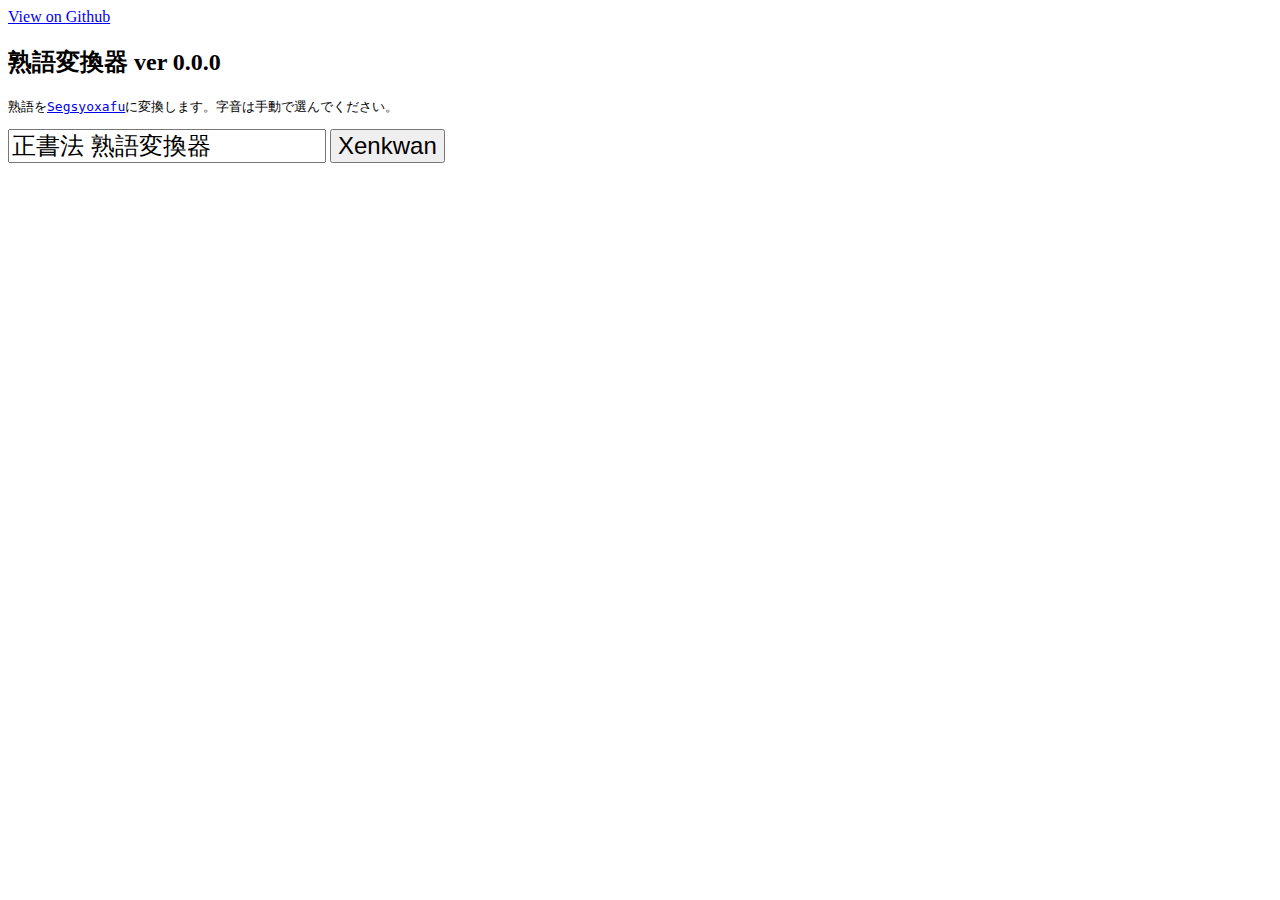
==== index.html @ d2621e47 "Write zihom_to_gendaikana" ====
<!DOCTYPE html>
<html>
<head>
<meta charset="UTF-8">
<title>熟語変換器</title>
<script src="zihom.js" type="text/javascript"></script>
<script src="main.js"></script>
<script src="convert.js"></script>
<style type="text/css">
	.box{float:left; padding: 3px; width:70px; }
	.b{text-align: center; font-size:150%;}
	.outer {overflow: hidden; padding:10px;}
	.outer:before,.outer:after {content: ""; display: table;}
 
.outer:after {
    clear: both;
}
</style>
</head>
<body lang="ja">
<a href="https://github.com/sozysozbot/Zyukugo-xenkwan-ki">View on Github</a>
<h2>熟語変換器 ver 0.0.0</h2>
<pre>
熟語を<a href="https://segsyoxafu.wordpress.com/">Segsyoxafu</a>に変換します。字音は手動で選んでください。
</pre>
<div>
<input type="text" id="dat" value="正書法 熟語変換器" style="font-size: 150%"/>
<input type="button" value="Xenkwan" style="font-size: 150%" onclick="main(document.getElementById('dat').value)">
</div>
<div id="res">

</div>
</body>	
</html>
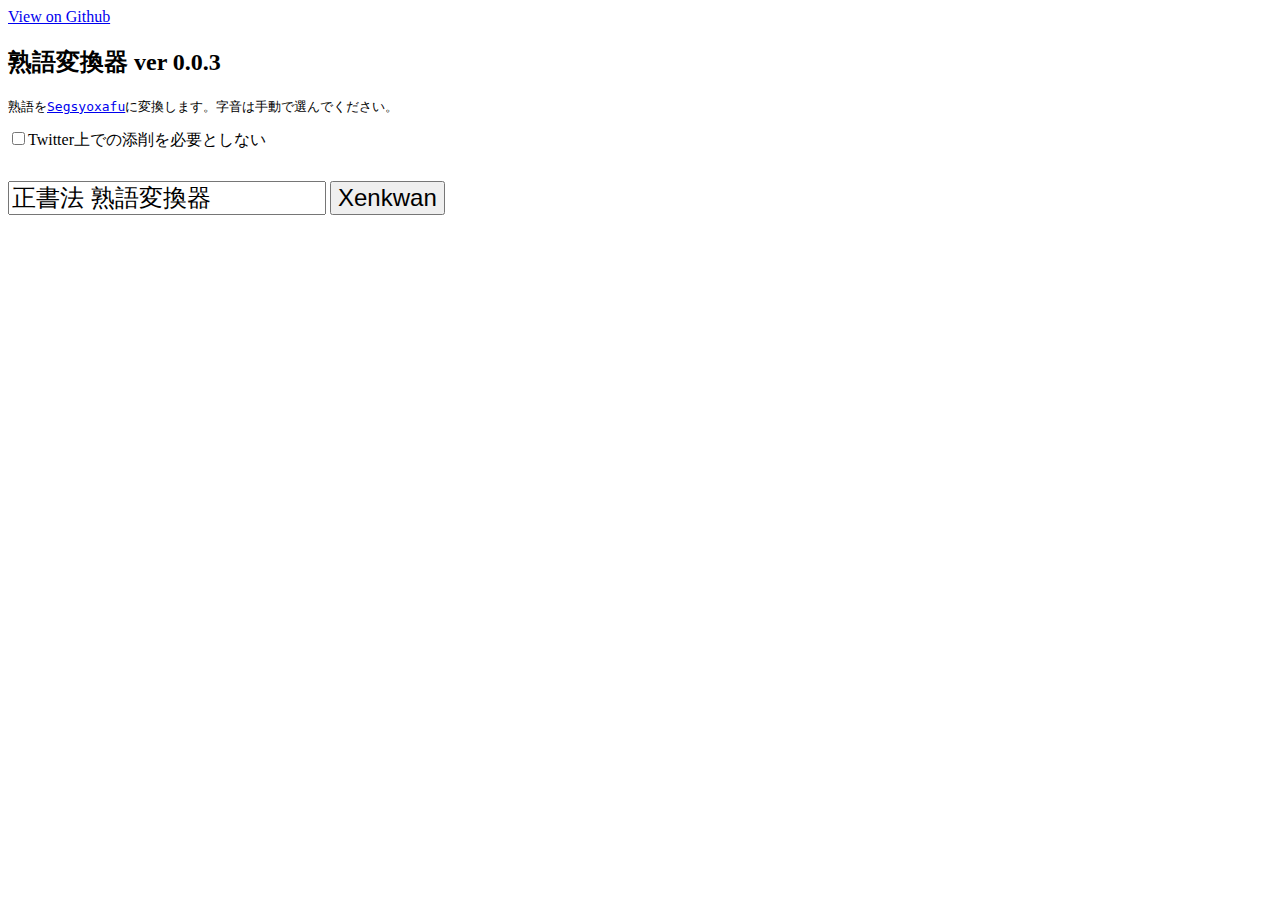
==== commit 35166596: "即時変換" ====
--- a/index.html
+++ b/index.html
@@ -11,24 +11,31 @@
 	.b{text-align: center; font-size:150%;}
 	.outer {overflow: hidden; padding:10px;}
 	.outer:before,.outer:after {content: ""; display: table;}
+ 	#container {height: 30px;}
  
 .outer:after {
     clear: both;
 }
+rt {height: 18px;}
 </style>
 </head>
 <body lang="ja">
 <a href="https://github.com/sozysozbot/Zyukugo-xenkwan-ki">View on Github</a>
-<h2>熟語変換器 ver 0.0.0</h2>
+<h2>熟語変換器 ver 0.0.3</h2>
 <pre>
 熟語を<a href="https://segsyoxafu.wordpress.com/">Segsyoxafu</a>に変換します。字音は手動で選んでください。
 </pre>
+<label onclick="kagsin()"><input type="checkbox" id="temsaku_xuheu" />Twitter上での添削を必要としない</label>
+<div id="container"></div>
 <div>
-<input type="text" id="dat" value="正書法 熟語変換器" style="font-size: 150%"/>
+<form onsubmit="main(document.getElementById('dat').value); return false;">
+<input type="text" id="dat" value="正書法 熟語変換器" style="font-size: 150%" onKeyDown="main(document.getElementById('dat').value)"/>
 <input type="button" value="Xenkwan" style="font-size: 150%" onclick="main(document.getElementById('dat').value)">
+</form>
 </div>
 <div id="res">
 
 </div>
+<script>main(document.getElementById('dat').value);</script>
 </body>	
 </html>
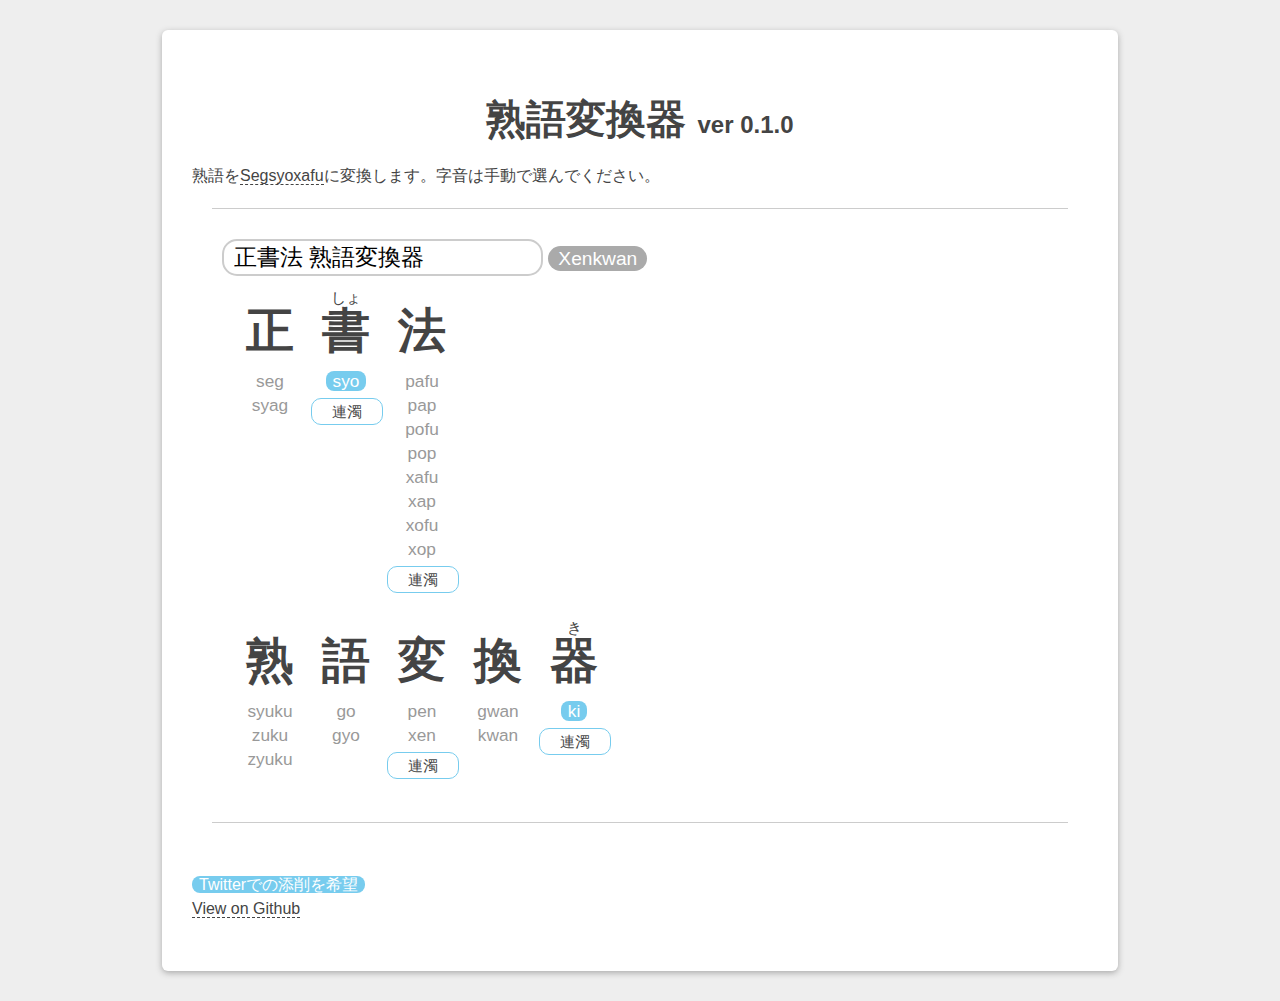
==== commit fb01b1be: "Merge a75b0585bc6b221549778ebee6f094aa9cd45599 into 47c2e2fb21b98a3cc85a73a9ecc1a7aee5a4b274" ====
--- a/index.html
+++ b/index.html
@@ -1,41 +1,32 @@
 <!DOCTYPE html>
 <html>
 <head>
-<meta charset="UTF-8">
-<title>熟語変換器</title>
-<script src="zihom.js" type="text/javascript"></script>
-<script src="main.js"></script>
-<script src="convert.js"></script>
-<style type="text/css">
-	.box{float:left; padding: 3px; width:70px; }
-	.b{text-align: center; font-size:150%;}
-	.outer {overflow: hidden; padding:10px;}
-	.outer:before,.outer:after {content: ""; display: table;}
- 	#container {height: 30px;}
- 
-.outer:after {
-    clear: both;
-}
-rt {height: 18px;}
-</style>
+  <meta charset="UTF-8">
+  <title>熟語変換器</title>
+  <script src="zihom.js" type="text/javascript"></script>
+  <script src="main.js"></script>
+  <script src="convert.js"></script>
+  <link rel="stylesheet" type="text/css" href="style.css">
+  <link rel="stylesheet" href="http://code.ionicframework.com/ionicons/2.0.1/css/ionicons.min.css">
 </head>
-<body lang="ja">
-<a href="https://github.com/sozysozbot/Zyukugo-xenkwan-ki">View on Github</a>
-<h2>熟語変換器 ver 0.0.3</h2>
-<pre>
-熟語を<a href="https://segsyoxafu.wordpress.com/">Segsyoxafu</a>に変換します。字音は手動で選んでください。
-</pre>
-<label onclick="kagsin()"><input type="checkbox" id="temsaku_xuheu" />Twitter上での添削を必要としない</label>
-<div id="container"></div>
-<div>
-<form onsubmit="main(document.getElementById('dat').value); return false;">
-<input type="text" id="dat" value="正書法 熟語変換器" style="font-size: 150%" onKeyDown="main(document.getElementById('dat').value)"/>
-<input type="button" value="Xenkwan" style="font-size: 150%" onclick="main(document.getElementById('dat').value)">
-</form>
+<body lang="ja" onload="ready()">
+<div class="all">
+  <h1>熟語変換器 <span style="font-size: 0.6em;">ver 0.1.0</span></h1>
+  <p>熟語を<a href="https://segsyoxafu.wordpress.com/">Segsyoxafu</a>に変換します。字音は手動で選んでください。</p><hr>
+  <div class="xenkwanki">
+    <div>
+      <form id="form">
+      <input type="text" id="dat" value="正書法 熟語変換器" placeholder="熟語を入力してください" autocomplete="off" />
+      <a id="xenkwan">Xenkwan <span class="ion-arrow-down-c"></span></a>
+      </form>
+    </div>
+    <div id="res"></div>
+    <div id="res2"></div>
+  </div>
+  <hr>
+  <div id="tweet"></div>
+  <label><input type="checkbox" id="temsaku" checked /><span>Twitterでの添削を希望</span></label><br>
+  <a href="https://github.com/sozysozbot/Zyukugo-xenkwan-ki">View on Github</a>
 </div>
-<div id="res">
-
-</div>
-<script>main(document.getElementById('dat').value);</script>
-</body>	
-</html>
+</body>
+</html>--- a/style.css
+++ b/style.css
@@ -0,0 +1,162 @@
+﻿body {
+  margin: 0px;
+  font-family: 'Hiragino Kaku Gothic Pro', 'ヒラギノ角ゴ Pro W3', Meiryo, メイリオ, Osaka, 'MS PGothic', arial, helvetica, sans-serif;
+  overflow: auto;
+  padding: 0px;
+  color: #444;
+  font-size: 16px;
+  line-height: 1.5em;
+  background-color: #eee;
+}
+
+.all {
+  background-color: #fff;
+  width: 70%;
+  margin: 30px auto;
+  padding: 50px 30px;
+  border-radius: 6px;
+  box-shadow:0px 2px 6px 0px #aaa;
+}
+
+a {
+  color: #444;
+  text-decoration: none;
+  border-bottom: 1px dashed #444;
+}
+a:hover{
+  color: #19e;
+  border-bottom: 1px dashed #19e;
+}
+
+h1 { font-size: 2.5em; text-align: center;}
+
+hr {
+  border:none;
+  border-bottom: 1px solid #ccc;
+  margin: 20px;
+}
+
+.xenkwanki {
+  margin: 30px;
+  font-size: 1.2em;
+}
+
+#dat {
+  font-size: 1.2em;
+  border-radius: 15px;
+  padding: 3px 10px;
+  border: 2px solid #ccc;
+  outline: none;
+}
+#dat:focus{
+  border: 2px solid #7ce;
+  box-shadow: 0px 1px 2px 0px #7ce;
+}
+
+#xenkwan {
+  color: #fff;
+  background-color: #aaa;
+  border: none;
+  padding: 2px 10px;
+  border-radius: 20px;
+}
+
+#xenkwan:hover {
+  background-color: #7ce
+}
+
+#res { }
+
+
+.outer {
+  overflow: hidden;
+  padding:10px;
+  
+  display: flex;
+  flex-direction: row;
+  flex-wrap: wrap;
+}
+.outer:before,.outer:after { content: ""; display: table; }
+.outer:after { clear: both; }
+
+.box {
+  float:left; padding: 3px; width:70px; text-align: center; 
+  position: relative;
+}
+
+.kanzi {
+  height: 40px;
+  width: 100%;
+  margin: 30px 0 10px 0;
+
+  text-align: center;
+  font-size: 2.5em;
+  font-family:"ヒラギノ明朝 ProN W6", "HiraMinProN-W6", "HG明朝E", "ＭＳ Ｐ明朝", "MS PMincho", "MS 明朝", serif;
+  font-weight: bold;
+}
+.ruby {
+  height: 20px;
+  width: 100%;
+  position: absolute;
+  top: 0;
+  left: 0;
+
+  text-align: center;
+  font-size: 0.8em;
+  font-weight: normal;
+}
+
+.zihomlist { width: 70px; }
+.zihom { display:block; }
+
+.radio { display: none; }
+.zihomtext { font-size: 0.9em; }
+.radio + .zihomtext { 
+  padding: 0px 7px;
+  color: #999;
+}
+.radio:checked + .zihomtext {
+  color: #fff; 
+  background-color: #7ce;
+  border-radius: 8px;
+}
+
+.rendaku_container {
+  margin-top: 5px;
+  width: 70px;
+  border: 1px solid #7ce;
+  border-radius: 10px;
+}
+
+.rendaku_zihomlist {
+  padding: 4px 0;
+}
+
+.rendaku_check { display: none; }
+.rendaku_check + span:before {
+	display: inline-block;
+	width:100%;
+	font-size: 0.8em;
+	content:"連濁";
+}
+.rendaku_check:checked + span:before {
+	border-top: 1px solid #7ce;
+	content:"隠す";
+}
+
+#temsaku { display:none; }
+#temsaku + span {
+  color: #fff; 
+  background-color: #ccc;
+  border-radius: 8px;
+  padding: 0px 7px;
+}
+#temsaku:checked + span {
+  color: #fff; 
+  background-color: #7ce;
+  border-radius: 8px;
+}
+
+#res2 { margin-top:20px; }
+
+#tweet { height: 30px;}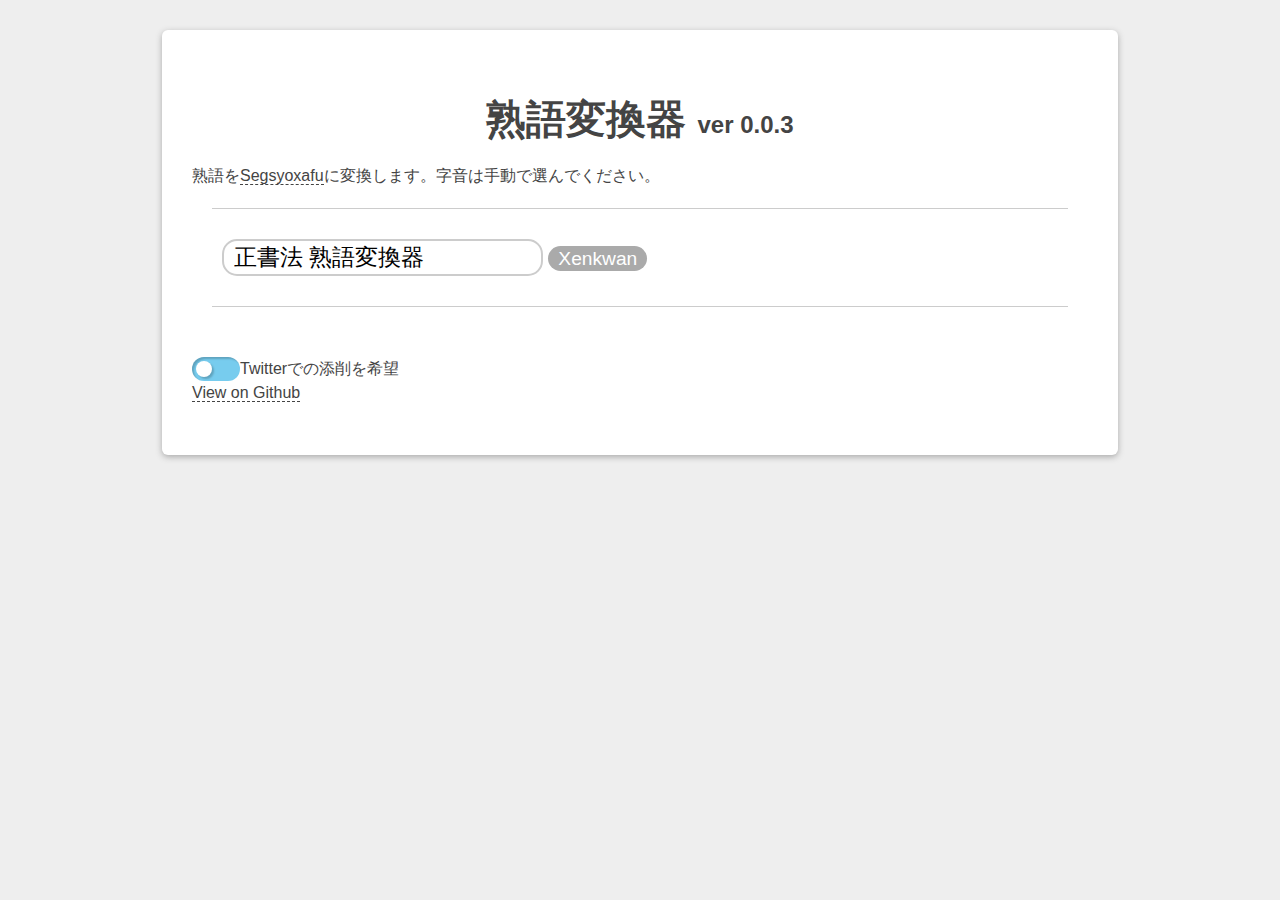
==== commit 244bbe7a: "添削希望のチェックボックスのデザインを分かりやすく変更" ====
--- a/index.html
+++ b/index.html
@@ -11,7 +11,7 @@
 </head>
 <body lang="ja" onload="ready()">
 <div class="all">
-  <h1>熟語変換器 <span style="font-size: 0.6em;">ver 0.1.0</span></h1>
+  <h1>熟語変換器 <span style="font-size: 0.6em;">ver 0.0.3</span></h1>
   <p>熟語を<a href="https://segsyoxafu.wordpress.com/">Segsyoxafu</a>に変換します。字音は手動で選んでください。</p><hr>
   <div class="xenkwanki">
     <div>
@@ -25,7 +25,7 @@
   </div>
   <hr>
   <div id="tweet"></div>
-  <label><input type="checkbox" id="temsaku" checked /><span>Twitterでの添削を希望</span></label><br>
+  <label class="checkbox_wrapper"><input type="checkbox" id="temsaku_xuheu" class="checkbox" checked /><span></span>Twitterでの添削を希望</label><br>
   <a href="https://github.com/sozysozbot/Zyukugo-xenkwan-ki">View on Github</a>
 </div>
 </body>
--- a/style.css
+++ b/style.css
@@ -67,6 +67,7 @@
 
 #res { }
 
+.box{ float:left; padding: 3px; width:70px; }
 
 .outer {
   overflow: hidden;
@@ -79,34 +80,18 @@
 .outer:before,.outer:after { content: ""; display: table; }
 .outer:after { clear: both; }
 
-.box {
-  float:left; padding: 3px; width:70px; text-align: center; 
-  position: relative;
+.kanzi { text-align: center; margin-bottom:10px; }
+.kanzi rt {
+  font-size: 0.8em;
+  height: 22px;
 }
-
-.kanzi {
-  height: 40px;
-  width: 100%;
-  margin: 30px 0 10px 0;
-
-  text-align: center;
+.kanzi rb {
   font-size: 2.5em;
   font-family:"ヒラギノ明朝 ProN W6", "HiraMinProN-W6", "HG明朝E", "ＭＳ Ｐ明朝", "MS PMincho", "MS 明朝", serif;
   font-weight: bold;
 }
-.ruby {
-  height: 20px;
-  width: 100%;
-  position: absolute;
-  top: 0;
-  left: 0;
 
-  text-align: center;
-  font-size: 0.8em;
-  font-weight: normal;
-}
-
-.zihomlist { width: 70px; }
+.zihomlist { width:70px; text-align: center; }
 .zihom { display:block; }
 
 .radio { display: none; }
@@ -121,40 +106,40 @@
   border-radius: 8px;
 }
 
-.rendaku_container {
-  margin-top: 5px;
-  width: 70px;
-  border: 1px solid #7ce;
-  border-radius: 10px;
+.checkbox { display:none; }
+.checkbox_wrapper{
+  position:relative;
+  line-height: 1em;
 }
-
-.rendaku_zihomlist {
-  padding: 4px 0;
+.checkbox + span {
+  display: inline-block;
+  width:48px;
+  height:24px;
+  vertical-align: middle;
+  border-radius: 12px;
+  position:relative;
+  background-color: #ccc;
+  box-shadow: 2px 2px 2px rgba(0,0,0,0.2) inset;
+  transition: all 0.3s ease;
 }
-
-.rendaku_check { display: none; }
-.rendaku_check + span:before {
-	display: inline-block;
-	width:100%;
-	font-size: 0.8em;
-	content:"連濁";
+.checkbox:checked + span {
+  background-color: #7ce;
 }
-.rendaku_check:checked + span:before {
-	border-top: 1px solid #7ce;
-	content:"隠す";
+.checkbox + span::before {
+  content: "";
+  display: inline-block;
+  position: absolute;
+  left: 28px;
+  top: 4px;
+  width:16px;
+  height:16px;
+  background-color: #fff;
+  border-radius: 8px;
+  box-shadow: 2px 2px 2px rgba(0,0,0,0.2);
+  transition: all 0.3s ease;
 }
-
-#temsaku { display:none; }
-#temsaku + span {
-  color: #fff; 
-  background-color: #ccc;
-  border-radius: 8px;
-  padding: 0px 7px;
-}
-#temsaku:checked + span {
-  color: #fff; 
-  background-color: #7ce;
-  border-radius: 8px;
+.checkbox:checked + span::before {
+  left: 4px;
 }
 
 #res2 { margin-top:20px; }
